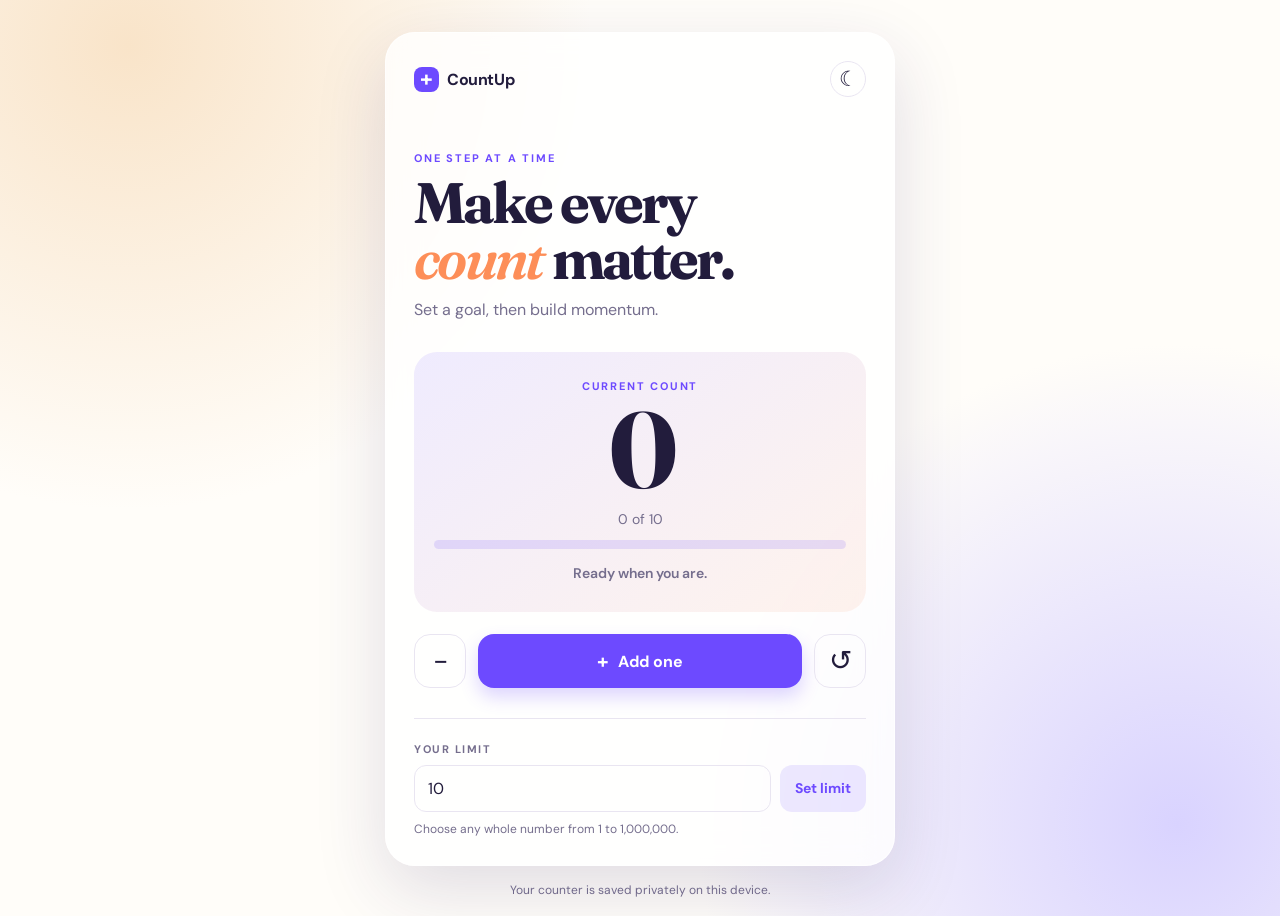
==== index.html @ 32560a84 "Add files via upload" ====
<!doctype html>
<html lang="en">
  <head>
    <meta charset="UTF-8" />
    <meta name="viewport" content="width=device-width, initial-scale=1.0" />
    <meta name="theme-color" content="#6d4aff" />
    <meta name="description" content="A simple, beautiful counter with a custom limit." />
    <title>CountUp — your focused counter</title>
    <link rel="preconnect" href="https://fonts.googleapis.com" />
    <link rel="preconnect" href="https://fonts.gstatic.com" crossorigin />
    <link href="https://fonts.googleapis.com/css2?family=DM+Sans:wght@400;500;600;700&family=Fraunces:opsz,wght@9..144,600;9..144,700&display=swap" rel="stylesheet" />
    <link rel="stylesheet" href="style.css" />
  </head>
  <body>
    <main class="page-shell">
      <section class="counter-card" aria-labelledby="page-title">
        <div class="topline">
          <div class="brand"><span class="brand-mark" aria-hidden="true">+</span> CountUp</div>
          <button class="icon-button" id="theme-toggle" type="button" aria-label="Switch to dark mode" title="Switch theme">☾</button>
        </div>

        <div class="intro">
          <p class="eyebrow">ONE STEP AT A TIME</p>
          <h1 id="page-title">Make every<br /><em>count</em> matter.</h1>
          <p class="helper-text">Set a goal, then build momentum.</p>
        </div>

        <div class="count-area" aria-live="polite">
          <p class="count-label">CURRENT COUNT</p>
          <output class="count-number" id="count">0</output>
          <p class="progress-copy" id="progress-copy">0 of 10</p>
          <div class="progress-track" aria-hidden="true"><div class="progress-fill" id="progress-fill"></div></div>
          <p class="status-message" id="status-message" role="status">Ready when you are.</p>
        </div>

        <div class="controls" aria-label="Counter controls">
          <button class="round-button" id="decrease" type="button" aria-label="Decrease count">−</button>
          <button class="increase-button" id="increase" type="button"><span aria-hidden="true">+</span> Add one</button>
          <button class="round-button" id="reset" type="button" aria-label="Reset count" title="Reset counter">↺</button>
        </div>

        <form class="limit-form" id="limit-form">
          <label for="limit">YOUR LIMIT</label>
          <div class="limit-input-row">
            <input id="limit" name="limit" type="number" min="1" max="1000000" value="10" inputmode="numeric" required />
            <button type="submit">Set limit</button>
          </div>
          <p class="form-note">Choose any whole number from 1 to 1,000,000.</p>
        </form>
      </section>
      <p class="footer-note">Your counter is saved privately on this device.</p>
    </main>
    <script src="app.js"></script>
  </body>
</html>
---- style.css ----
:root { --ink:#221c3c; --muted:#756e8d; --paper:#fffdf9; --surface:rgba(255,255,255,.78); --accent:#6d4aff; --accent-2:#fd8e58; --line:#e9e5f1; --shadow:0 24px 70px rgba(49,31,104,.15); }
* { box-sizing:border-box; }
body { margin:0; min-width:320px; color:var(--ink); font-family:"DM Sans",sans-serif; background:radial-gradient(circle at 10% 5%,#f9e4c9 0,transparent 29rem),radial-gradient(circle at 92% 90%,#d9d3ff 0,transparent 30rem),var(--paper); transition:background .25s,color .25s; }
body.dark { --ink:#f7f3ff; --muted:#bbb3d0; --paper:#171222; --surface:rgba(35,28,50,.84); --accent:#a994ff; --accent-2:#ffad7e; --line:#413655; --shadow:0 24px 70px rgba(0,0,0,.35); }
button,input { font:inherit; }
button { cursor:pointer; }
.page-shell { min-height:100vh; display:grid; place-items:center; padding:32px 18px 18px; }
.counter-card { width:min(100%,510px); padding:28px; border:1px solid rgba(255,255,255,.65); border-radius:30px; background:var(--surface); box-shadow:var(--shadow); backdrop-filter:blur(16px); }
.topline { display:flex; align-items:center; justify-content:space-between; }
.brand { display:flex; gap:8px; align-items:center; font-weight:700; letter-spacing:-.4px; }
.brand-mark { display:grid; place-items:center; width:25px; height:25px; border-radius:8px; background:var(--accent); color:white; font-size:22px; line-height:1; }
.icon-button,.round-button { border:1px solid var(--line); color:var(--ink); background:transparent; }
.icon-button { width:36px; height:36px; border-radius:50%; font-size:21px; }
.intro { margin:54px 0 32px; }
.eyebrow,.count-label { margin:0; color:var(--accent); font-size:11px; font-weight:700; letter-spacing:1.8px; }
h1 { margin:10px 0 12px; font-family:Fraunces,serif; font-size:clamp(42px,10vw,57px); line-height:.98; letter-spacing:-2.7px; }
h1 em { color:var(--accent-2); font-weight:600; }
.helper-text,.form-note { margin:0; color:var(--muted); }
.count-area { text-align:center; padding:27px 20px 24px; border-radius:23px; background:linear-gradient(145deg,rgba(109,74,255,.11),rgba(253,142,88,.10)); }
.count-number { display:block; margin:2px 0 0; font-family:Fraunces,serif; color:var(--ink); font-size:clamp(76px,19vw,108px); font-weight:700; letter-spacing:-6px; line-height:1; font-variant-numeric:tabular-nums; }
.progress-copy { margin:7px 0 12px; font-size:14px; color:var(--muted); }
.progress-track { height:9px; overflow:hidden; border-radius:99px; background:rgba(109,74,255,.15); }
.progress-fill { height:100%; width:0; border-radius:inherit; background:linear-gradient(90deg,var(--accent),var(--accent-2)); transition:width .28s ease; }
.status-message { min-height:24px; margin:15px 0 0; color:var(--muted); font-size:14px; font-weight:600; }
.status-message.reached { color:var(--accent); }
.controls { display:grid; grid-template-columns:52px 1fr 52px; gap:12px; margin:22px 0 30px; }
.round-button { border-radius:16px; font-size:28px; transition:transform .16s,background .16s; }
.round-button:hover { background:var(--line); transform:translateY(-2px); }
.increase-button { min-height:54px; border:0; border-radius:16px; background:var(--accent); color:white; font-weight:700; box-shadow:0 9px 18px rgba(109,74,255,.23); transition:transform .16s,filter .16s; }
.increase-button span { font-size:20px; vertical-align:-1px; margin-right:5px; }.increase-button:hover:not(:disabled) { transform:translateY(-2px); filter:brightness(1.06); }.increase-button:disabled { cursor:not-allowed; opacity:.58; }
.limit-form { padding-top:23px; border-top:1px solid var(--line); }.limit-form label { display:block; margin-bottom:9px; font-size:11px; letter-spacing:1.5px; font-weight:700; color:var(--muted); }.limit-input-row { display:flex; gap:9px; }.limit-input-row input { width:100%; min-width:0; padding:12px 13px; border:1px solid var(--line); border-radius:12px; color:var(--ink); background:transparent; outline:none; }.limit-input-row input:focus { border-color:var(--accent); box-shadow:0 0 0 3px rgba(109,74,255,.15); }.limit-input-row button { padding:0 15px; border:0; border-radius:12px; color:var(--accent); background:rgba(109,74,255,.12); font-size:14px; font-weight:700; white-space:nowrap; }.form-note { margin-top:9px; font-size:12px; }.footer-note { margin:16px 0 0; color:var(--muted); font-size:12px; }
@media (max-width:400px) { .counter-card { padding:21px; border-radius:24px; }.intro { margin-top:38px; }.limit-input-row button { padding:0 10px; } }
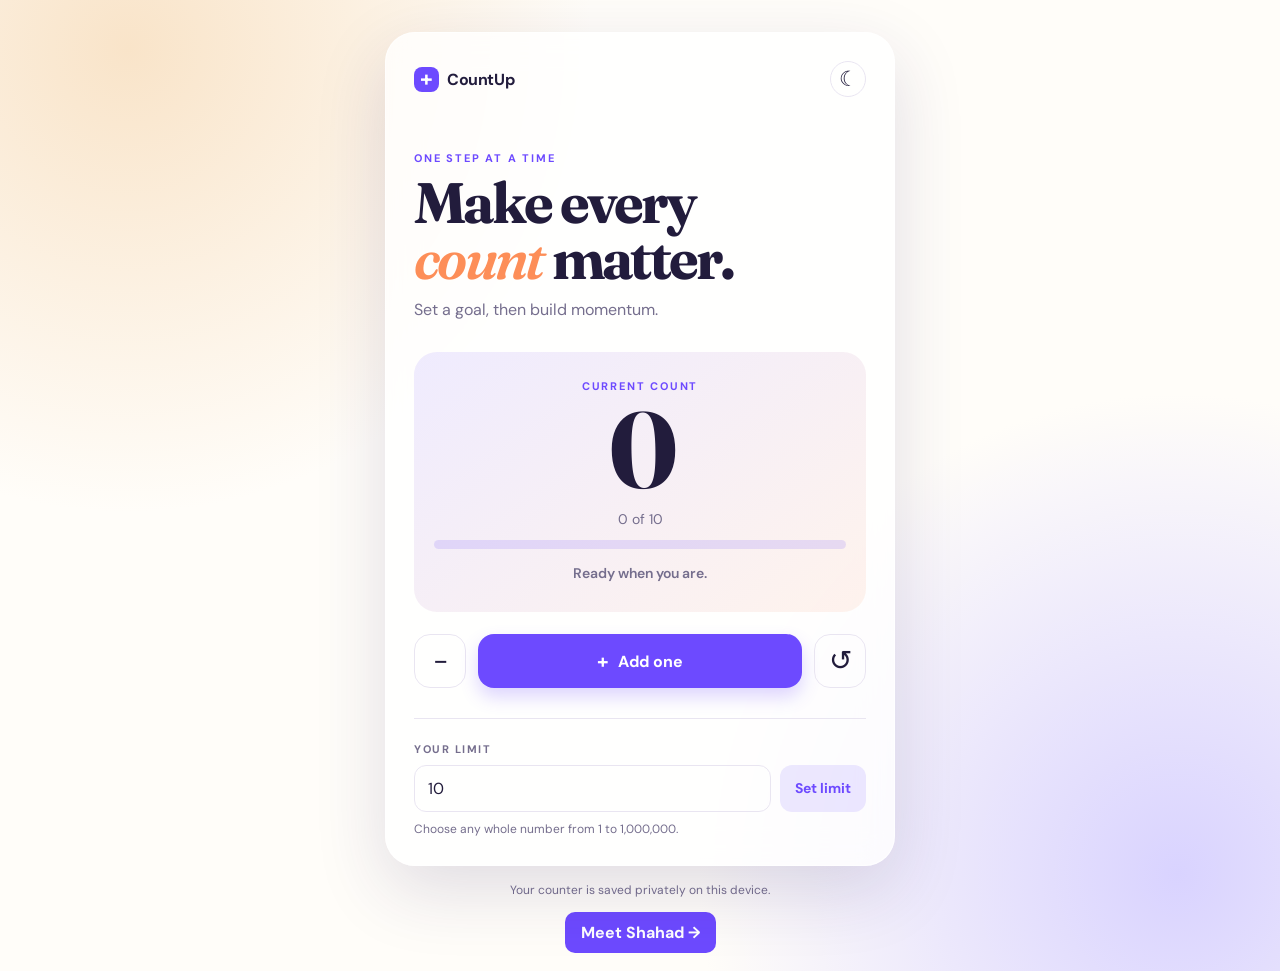
==== commit 9623116f: "Update index.html" ====
--- a/index.html
+++ b/index.html
@@ -49,6 +49,7 @@
         </form>
       </section>
       <p class="footer-note">Your counter is saved privately on this device.</p>
+      <a href="shahad.html" style="display:inline-block;margin-top:14px;padding:10px 16px;background:#6d4aff;color:white;border-radius:10px;text-decoration:none;font-weight:bold;">Meet Shahad →</a>
     </main>
     <script src="app.js"></script>
   </body>
